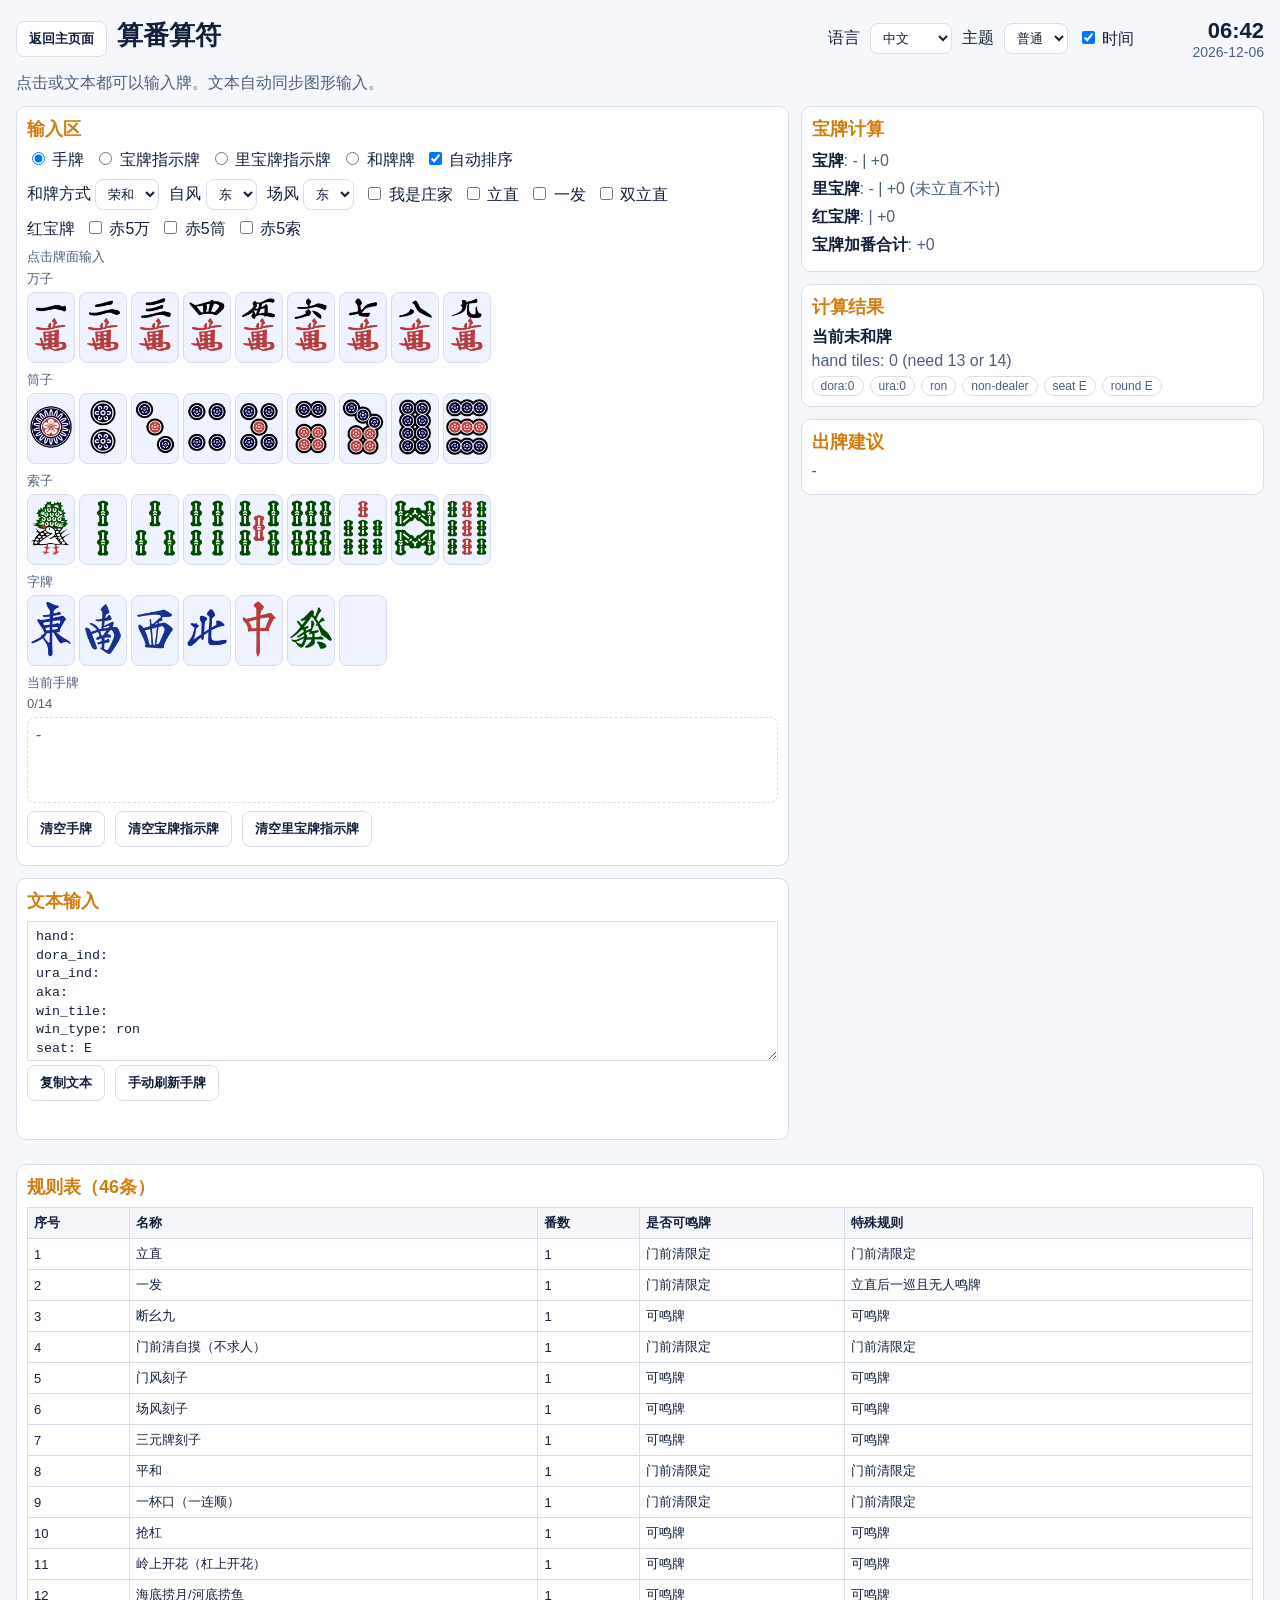
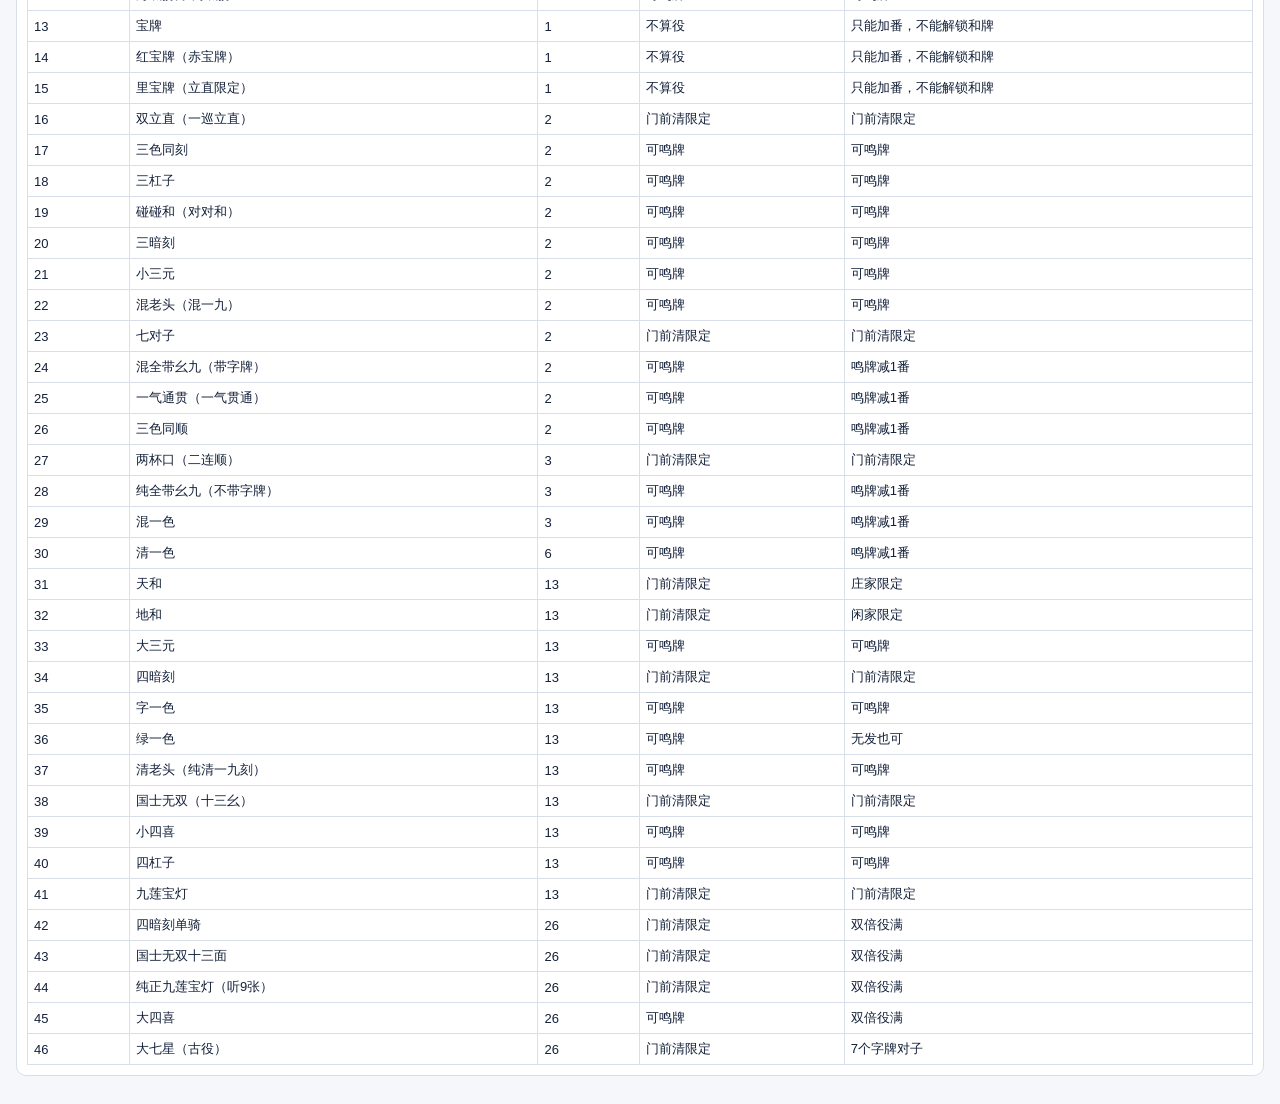
==== calculator.html @ 43ac8cfa "sync: update calculator and scoring logic" ====
﻿<!doctype html>
<html lang="zh-CN">
<head>
  <meta charset="UTF-8" />
  <meta name="viewport" content="width=device-width, initial-scale=1.0" />
  <title>算番算符</title>
  <link rel="stylesheet" href="calculator.css" />
</head>
<body>
  <main class="container">
    <section class="topbar">
      <button id="backBtn" class="ghost">返回主页面</button>
      <h1 id="pageTitle">算番算符</h1>
      <span class="spacer"></span>
      <label for="langSelect" id="langLabel">语言</label>
      <select id="langSelect">
        <option value="zh">中文</option>
        <option value="en">English</option>
        <option value="ja">日本語</option>
      </select>
      <label for="themeSelect" id="themeLabel">主题</label>
      <select id="themeSelect">
        <option value="regular">普通</option>
        <option value="dark">夜间</option>
      </select>
      <label><input id="clockToggle" type="checkbox" checked /> <span id="clockLabel">时间</span></label>
      <div id="clock" class="clock">
        <div id="clockTime" class="time">--:--</div>
        <div id="clockDate" class="date">----</div>
      </div>
    </section>

    <p id="subText" class="sub">点击或文本都可以输入牌。文本自动同步图形输入。</p>

    <section class="main-workspace">
      <div class="left-panel">
        <section class="card">
          <h2 id="inputTitle">输入区</h2>
          <div class="target-row">
            <label><input type="radio" name="target" value="hand" checked /> <span id="targetHand">手牌</span></label>
            <label><input type="radio" name="target" value="dora" /> <span id="targetDora">宝牌指示牌</span></label>
            <label><input type="radio" name="target" value="ura" /> <span id="targetUra">里宝牌指示牌</span></label>
            <label><input type="radio" name="target" value="win" /> <span id="targetWin">和牌牌</span></label>
            <label><input id="autoSort" type="checkbox" checked /> <span id="autoSortLabel">自动排序</span></label>
          </div>

          <div class="option-row">
            <label><span id="winTypeLabel">和牌方式</span>
              <select id="winType">
                <option value="ron">荣和</option>
                <option value="tsumo">自摸</option>
              </select>
            </label>
            <label><span id="seatLabel">自风</span>
              <select id="seatWind">
                <option value="E">东</option>
                <option value="S">南</option>
                <option value="W">西</option>
                <option value="N">北</option>
              </select>
            </label>
            <label><span id="roundLabel">场风</span>
              <select id="roundWind">
                <option value="E">东</option>
                <option value="S">南</option>
                <option value="W">西</option>
                <option value="N">北</option>
              </select>
            </label>
            <label><input id="dealer" type="checkbox" /> <span id="dealerLabel">我是庄家</span></label>
            <label><input id="riichi" type="checkbox" /> <span id="riichiLabel">立直</span></label>
            <label><input id="ippatsu" type="checkbox" /> <span id="ippatsuLabel">一发</span></label>
            <label><input id="doubleRiichi" type="checkbox" /> <span id="doubleRiichiLabel">双立直</span></label>
          </div>

          <div class="option-row">
            <span id="akaLabel">红宝牌</span>
            <label><input id="aka5m" type="checkbox" /> 赤5万</label>
            <label><input id="aka5p" type="checkbox" /> 赤5筒</label>
            <label><input id="aka5s" type="checkbox" /> 赤5索</label>
          </div>

          <div class="tile-group">
            <div class="tile-group-title" id="paletteTitle">点击牌面输入</div>
            <div id="tilePalette"></div>
          </div>

          <div class="tile-group">
            <div class="tile-group-title" id="handTitle">当前手牌</div>
            <div class="hand-meta" id="handMeta">0/14</div>
            <div id="handZone" class="hand-zone"></div>
            <div class="option-row">
              <button id="clearHandBtn" class="ghost">清空手牌</button>
              <button id="clearDoraBtn" class="ghost">清空宝牌指示牌</button>
              <button id="clearUraBtn" class="ghost">清空里宝牌指示牌</button>
            </div>
          </div>
        </section>

        <section class="card text-card">
          <h2 id="textHeader">文本输入</h2>
          <textarea id="textInput" class="textbox"></textarea>
          <div class="option-row">
            <button id="copyTextBtn" class="ghost">复制文本</button>
            <button id="applyTextBtn" class="ghost">应用文本</button>
          </div>
          <div id="textError" class="error"></div>
        </section>
      </div>

      <div class="right-panel">
        <section class="card">
          <h2 id="doraHeader">宝牌计算</h2>
          <div id="doraCalc"></div>
        </section>
        <section class="card">
          <h2 id="resultHeader">计算结果</h2>
          <div id="result"></div>
        </section>
        <section class="card">
          <h2 id="adviceHeader">出牌建议</h2>
          <div id="advice"></div>
        </section>
      </div>
    </section>

    <section class="card" style="margin-top: 12px;">
      <h2 id="rulesTitle">规则表（46条）</h2>
      <div class="table-wrap">
        <table>
          <thead>
            <tr>
              <th>序号</th>
              <th>名称</th>
              <th>番数</th>
              <th>是否可鸣牌</th>
              <th>特殊规则</th>
            </tr>
          </thead>
          <tbody id="rulesBody"></tbody>
        </table>
      </div>
    </section>
  </main>

  <script src="calculator.js"></script>
</body>
</html>
---- calculator.css ----
﻿:root {
  --bg: #f5f7fb;
  --panel: #ffffff;
  --line: #d8deea;
  --text: #132039;
  --sub: #4d5f7b;
  --accent: #d17d12;
  --tile-bg: #eef3ff;
}

body[data-theme="dark"] {
  --bg: #09142e;
  --panel: #14264f;
  --line: #2c4273;
  --text: #e6eefc;
  --sub: #a9bddf;
  --accent: #f2b457;
  --tile-bg: #19366f;
}

* { box-sizing: border-box; }

body {
  margin: 0;
  font-family: "Noto Sans SC", "Microsoft YaHei", sans-serif;
  color: var(--text);
  background: radial-gradient(1100px 420px at 10% -10%, #fff 0%, var(--bg) 75%);
}

body[data-theme="dark"] {
  background: radial-gradient(1200px 500px at 10% -10%, #1d3566 0%, var(--bg) 75%);
}

.container {
  max-width: 1280px;
  margin: 0 auto;
  padding: 16px;
}

.topbar {
  display: flex;
  flex-wrap: wrap;
  gap: 10px;
  align-items: center;
  margin-bottom: 12px;
}

.topbar .spacer { flex: 1 1 auto; }

h1 {
  margin: 2px 0 8px;
  font-size: 26px;
}

.sub {
  margin: 0 0 12px;
  color: var(--sub);
}

button,
select {
  border-radius: 8px;
}

button {
  border: 1px solid #c68a2e;
  background: linear-gradient(180deg, #ffd58d, #f2bc64);
  color: #3c2500;
  padding: 8px 12px;
  font-weight: 700;
  cursor: pointer;
}

button.ghost {
  border: 1px solid var(--line);
  color: var(--text);
  background: var(--panel);
}

select,
input,
textarea {
  border: 1px solid var(--line);
  background: var(--panel);
  color: var(--text);
  padding: 6px 8px;
}

.card {
  background: var(--panel);
  border: 1px solid var(--line);
  border-radius: 10px;
  padding: 10px;
  margin-bottom: 12px;
}

.main-workspace {
  display: grid;
  grid-template-columns: minmax(0, 1.5fr) minmax(320px, 0.9fr);
  gap: 12px;
  align-items: start;
}

.left-panel,
.right-panel {
  min-width: 0;
}

.right-panel {
  display: grid;
  grid-template-columns: 1fr;
  gap: 12px;
}

.right-panel .card {
  margin-bottom: 0;
}

.card h2 {
  margin: 0 0 8px;
  font-size: 18px;
  color: var(--accent);
}

.target-row,
.option-row {
  display: flex;
  flex-wrap: wrap;
  gap: 10px;
  align-items: center;
  margin-bottom: 8px;
}

.tile-group {
  margin-bottom: 8px;
}

.tile-group-title {
  color: var(--sub);
  font-size: 13px;
  margin-bottom: 4px;
}

.tile-wrap {
  display: flex;
  flex-wrap: wrap;
  gap: 4px;
}

.tile-btn {
  border: 1px solid var(--line);
  background: var(--tile-bg);
  border-radius: 8px;
  padding: 2px;
  cursor: pointer;
}

.mj-tile {
  display: inline-flex;
  width: clamp(28px, 4vw, 42px);
  height: clamp(42px, 6vw, 62px);
}

.mj-tile.small {
  width: clamp(22px, 3vw, 30px);
  height: clamp(33px, 4.5vw, 45px);
}

.mj-tile.tiny {
  width: 20px;
  height: 30px;
}

.mj-tile img {
  width: 100%;
  height: 100%;
  object-fit: contain;
}

.hand-zone {
  min-height: 86px;
  border: 1px dashed var(--line);
  border-radius: 8px;
  padding: 8px;
  margin-bottom: 8px;
}

.hand-meta {
  color: var(--sub);
  font-size: 13px;
  margin-bottom: 6px;
}

.textbox {
  width: 100%;
  min-height: 140px;
  resize: vertical;
  font-family: "Consolas", "SFMono-Regular", monospace;
  line-height: 1.4;
}

.error {
  color: #b42318;
  min-height: 20px;
  font-size: 13px;
}

.result-line {
  margin: 4px 0;
  color: var(--sub);
}

.result-title {
  color: var(--text);
  font-weight: 700;
}

.dora-line {
  margin: 4px 0;
  color: var(--sub);
  line-height: 1.5;
}

.dora-line b {
  color: var(--text);
}

.tags {
  display: flex;
  flex-wrap: wrap;
  gap: 6px;
  margin-top: 6px;
}

.tag {
  border: 1px solid var(--line);
  border-radius: 999px;
  padding: 2px 8px;
  font-size: 12px;
  color: var(--sub);
}

.table-wrap {
  overflow: auto;
}

table {
  width: 100%;
  border-collapse: collapse;
  font-size: 13px;
}

th,
td {
  border: 1px solid var(--line);
  padding: 6px;
  text-align: left;
  white-space: nowrap;
}

th {
  background: rgba(210, 218, 235, 0.25);
}

.clock {
  text-align: right;
  min-width: 120px;
}

.clock .time {
  font-size: 22px;
  font-weight: 700;
}

.clock .date {
  font-size: 14px;
  color: var(--sub);
}

@media (max-width: 980px) {
  .main-workspace {
    grid-template-columns: 1fr;
  }
}
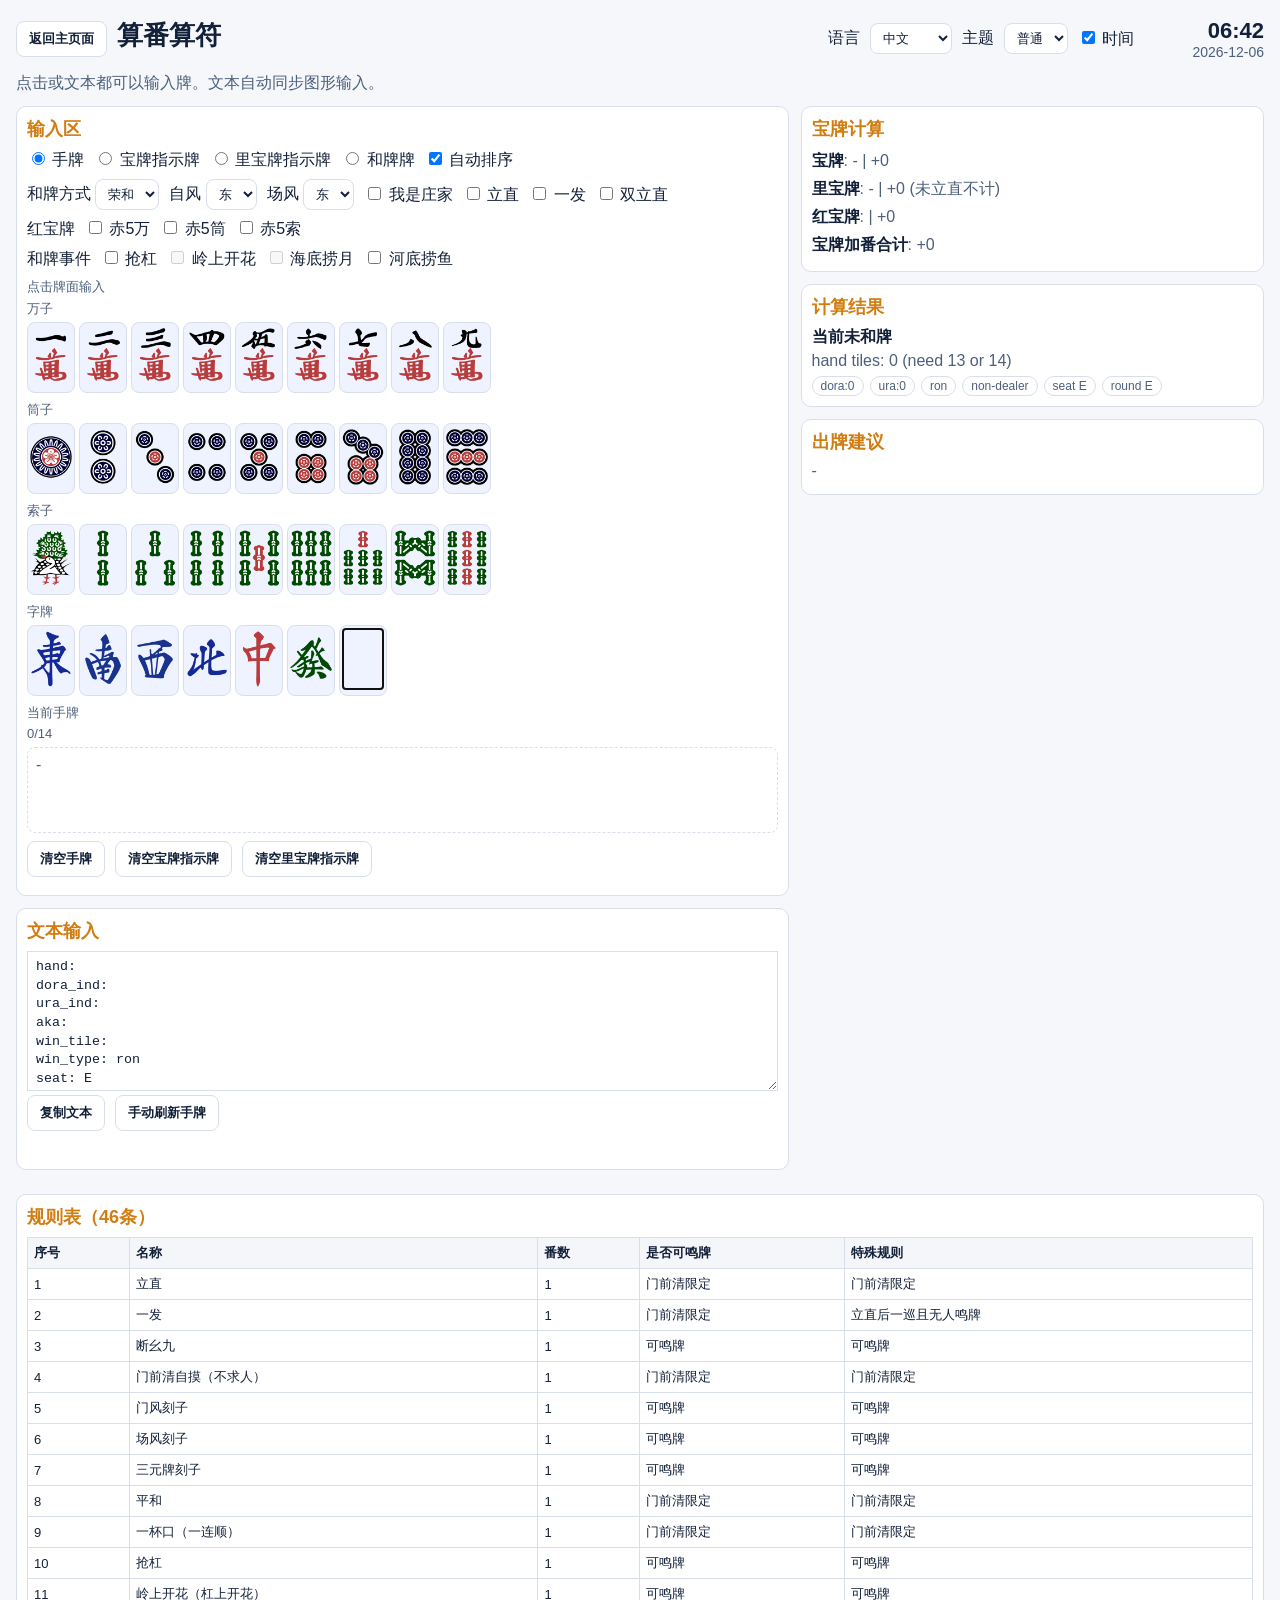
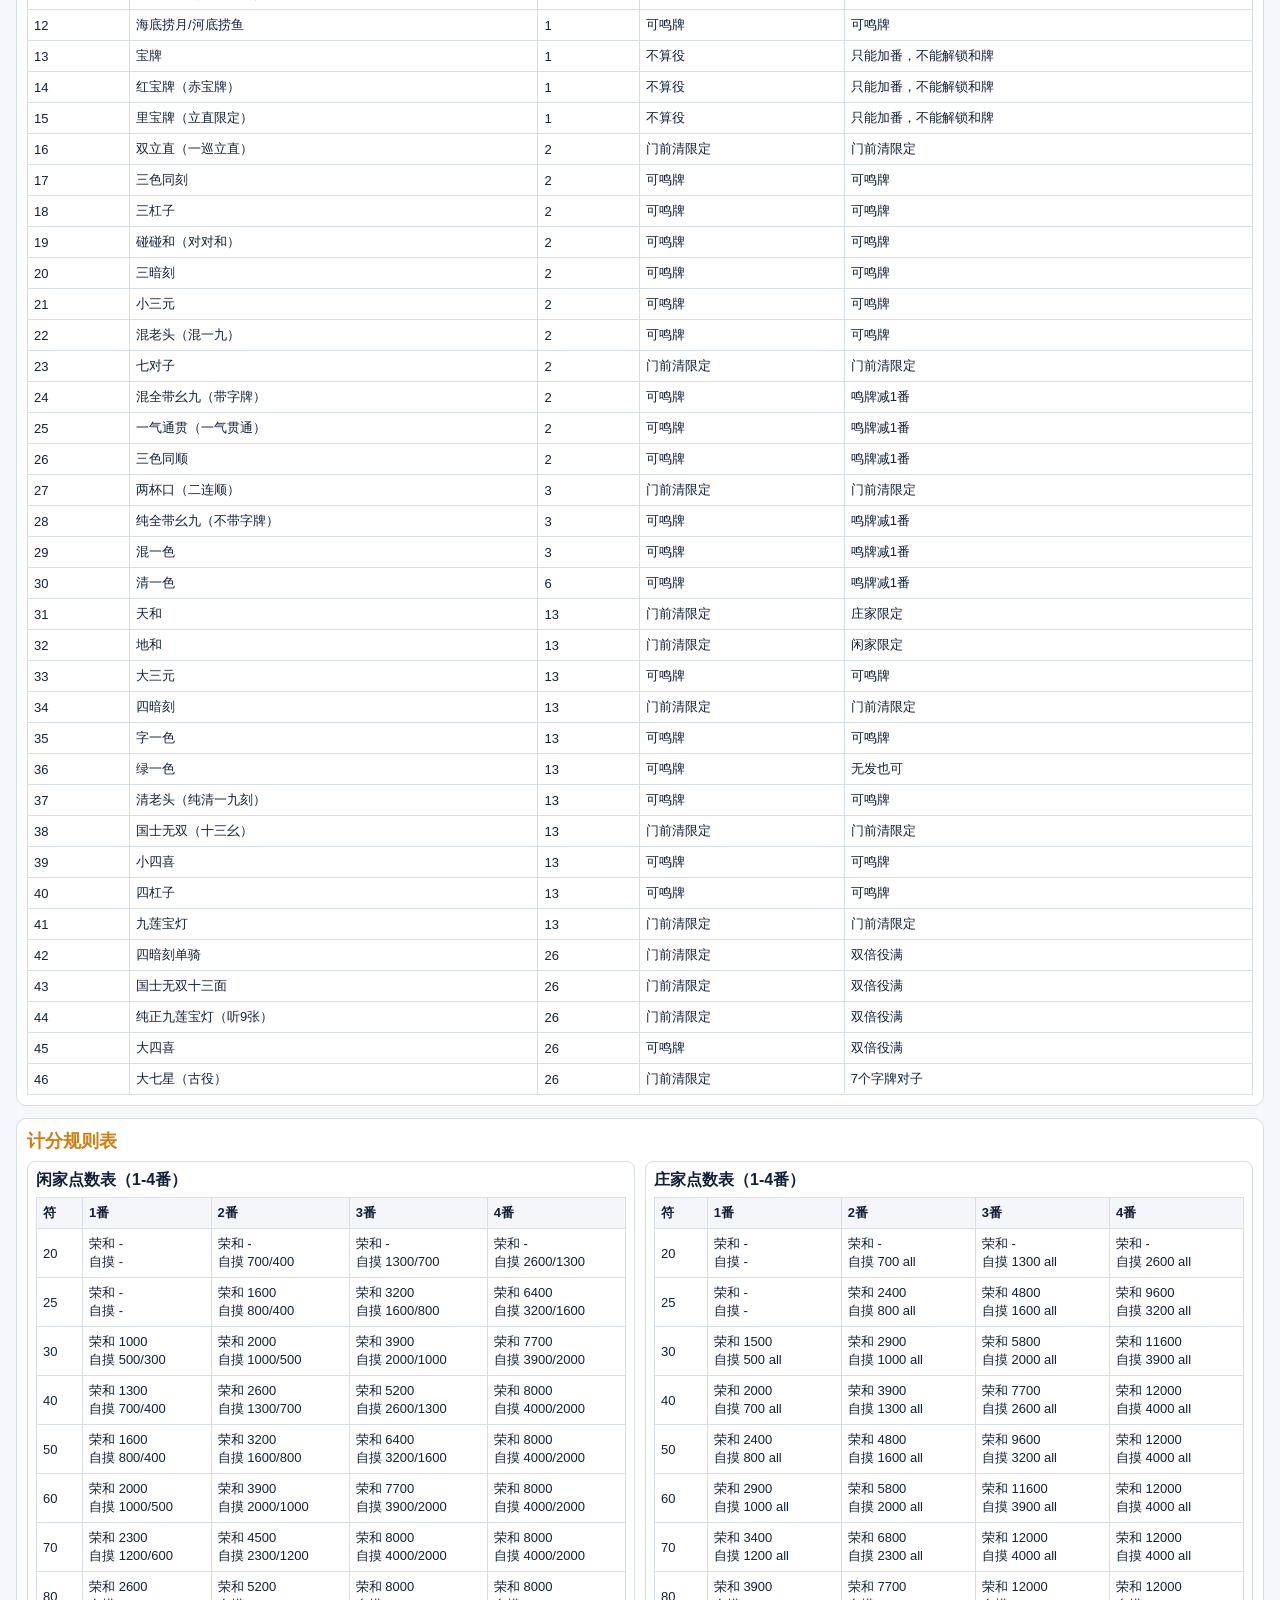
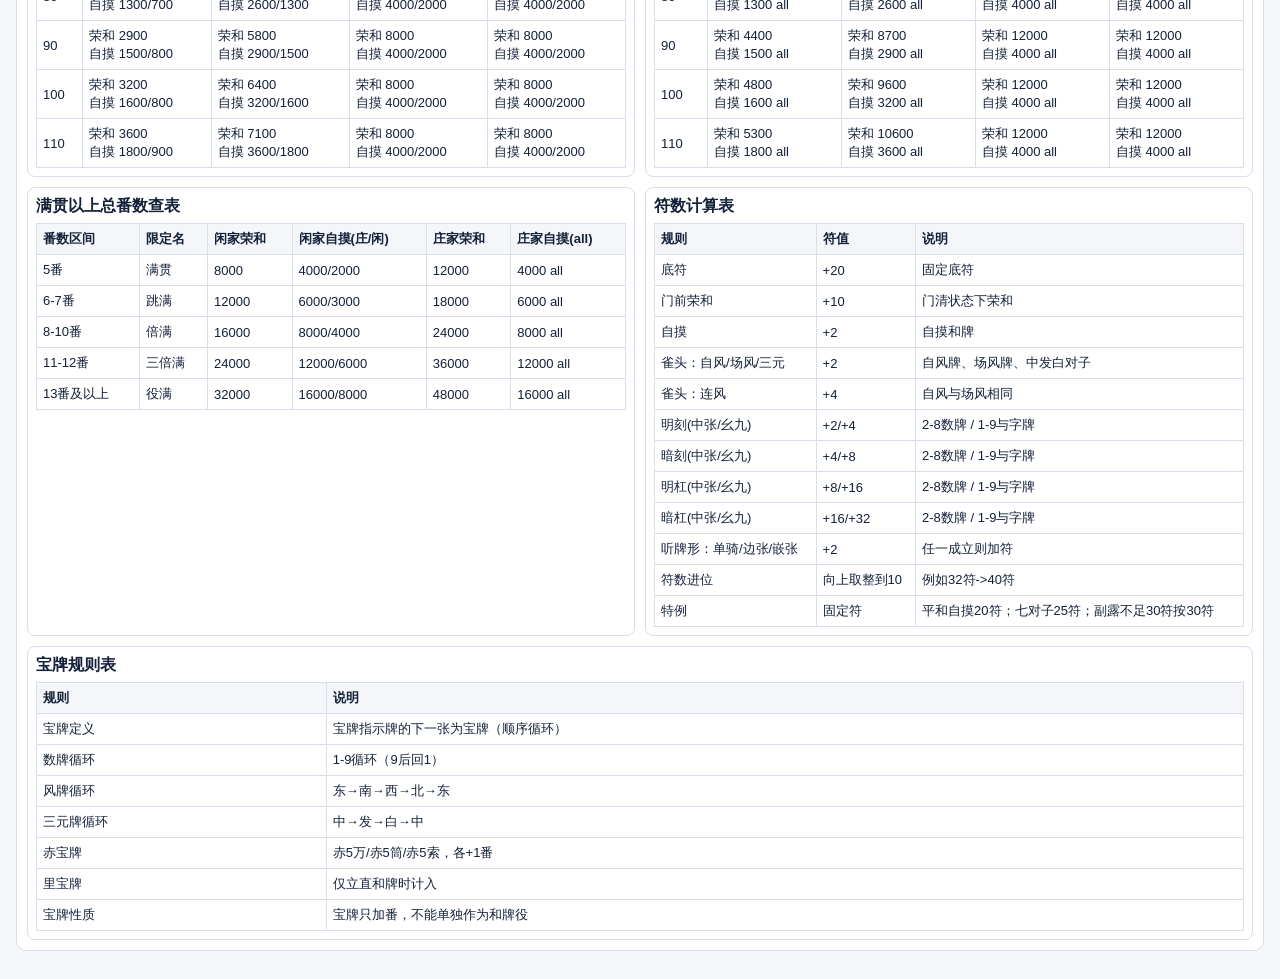
==== commit 107654fe: "update: sync local changes" ====
--- a/calculator.html
+++ b/calculator.html
@@ -80,6 +80,14 @@
             <label><input id="aka5s" type="checkbox" /> 赤5索</label>
           </div>
 
+          <div class="option-row">
+            <span id="specialWinLabel">和牌事件</span>
+            <label><input id="chankan" type="checkbox" /> <span id="chankanLabel">抢杠</span></label>
+            <label><input id="rinshan" type="checkbox" /> <span id="rinshanLabel">岭上开花</span></label>
+            <label><input id="haitei" type="checkbox" /> <span id="haiteiLabel">海底捞月</span></label>
+            <label><input id="houtei" type="checkbox" /> <span id="houteiLabel">河底捞鱼</span></label>
+          </div>
+
           <div class="tile-group">
             <div class="tile-group-title" id="paletteTitle">点击牌面输入</div>
             <div id="tilePalette"></div>
@@ -141,8 +149,36 @@
         </table>
       </div>
     </section>
+
+    <section class="card" style="margin-top: 12px;">
+      <h2 id="referenceTableTitle">计分规则表</h2>
+      <div class="reference-table-grid">
+        <section class="reference-table-card">
+          <h3 id="refNonDealerTitle">闲家点数表（1-4番）</h3>
+          <div class="table-wrap"><table id="refNonDealerTable"></table></div>
+        </section>
+        <section class="reference-table-card">
+          <h3 id="refDealerTitle">庄家点数表（1-4番）</h3>
+          <div class="table-wrap"><table id="refDealerTable"></table></div>
+        </section>
+        <section class="reference-table-card">
+          <h3 id="refLimitTitle">满贯以上总番数查表</h3>
+          <div class="table-wrap"><table id="refLimitTable"></table></div>
+        </section>
+        <section class="reference-table-card">
+          <h3 id="refFuTitle">符数计算表</h3>
+          <div class="table-wrap"><table id="refFuTable"></table></div>
+        </section>
+        <section class="reference-table-card">
+          <h3 id="refDoraTitle">宝牌规则表</h3>
+          <div class="table-wrap"><table id="refDoraTable"></table></div>
+        </section>
+      </div>
+    </section>
   </main>
 
-  <script src="calculator.js"></script>
+  <script src="engine/riichi-engine.js?v=20260305b"></script>
+  <script src="engine/advice-engine.js?v=20260305b"></script>
+  <script src="calculator.js?v=20260305b"></script>
 </body>
 </html>
--- a/calculator.css
+++ b/calculator.css
@@ -177,6 +177,11 @@
   object-fit: contain;
 }
 
+.tile-haku img {
+  box-shadow: inset 0 0 0 2px #111111;
+  border-radius: 4px;
+}
+
 .hand-zone {
   min-height: 86px;
   border: 1px dashed var(--line);
@@ -215,6 +220,90 @@
   font-weight: 700;
 }
 
+.claim-advice-row {
+  border: 1px solid var(--line);
+  border-radius: 8px;
+  padding: 6px 8px;
+  margin: 6px 0;
+}
+
+.claim-advice-main {
+  display: flex;
+  align-items: center;
+  gap: 6px;
+  color: var(--text);
+  font-size: 14px;
+  flex-wrap: wrap;
+}
+
+.claim-advice-sub {
+  color: var(--sub);
+  font-size: 13px;
+  margin-top: 3px;
+}
+
+.claim-name {
+  color: var(--text);
+}
+
+.claim-level {
+  font-weight: 700;
+}
+
+.tenpai-row {
+  border: 1px solid var(--line);
+  border-radius: 8px;
+  padding: 8px;
+  margin: 8px 0;
+}
+
+.tenpai-head {
+  display: flex;
+  align-items: center;
+  gap: 6px;
+  font-weight: 700;
+  color: var(--text);
+}
+
+.tenpai-line {
+  margin: 4px 0;
+  color: var(--sub);
+  line-height: 1.45;
+}
+
+.reference-table-grid {
+  display: grid;
+  grid-template-columns: repeat(2, minmax(0, 1fr));
+  gap: 10px;
+}
+
+.reference-table-card {
+  border: 1px solid var(--line);
+  border-radius: 8px;
+  padding: 8px;
+  background: var(--panel);
+}
+
+.reference-table-card h3 {
+  margin: 0 0 6px;
+  color: var(--text);
+  font-weight: 700;
+  font-size: 16px;
+}
+
+.reference-table-card:nth-child(5) {
+  grid-column: 1 / -1;
+}
+
+@media (max-width: 980px) {
+  .reference-table-grid {
+    grid-template-columns: 1fr;
+  }
+  .reference-table-card:nth-child(5) {
+    grid-column: auto;
+  }
+}
+
 .dora-line {
   margin: 4px 0;
   color: var(--sub);
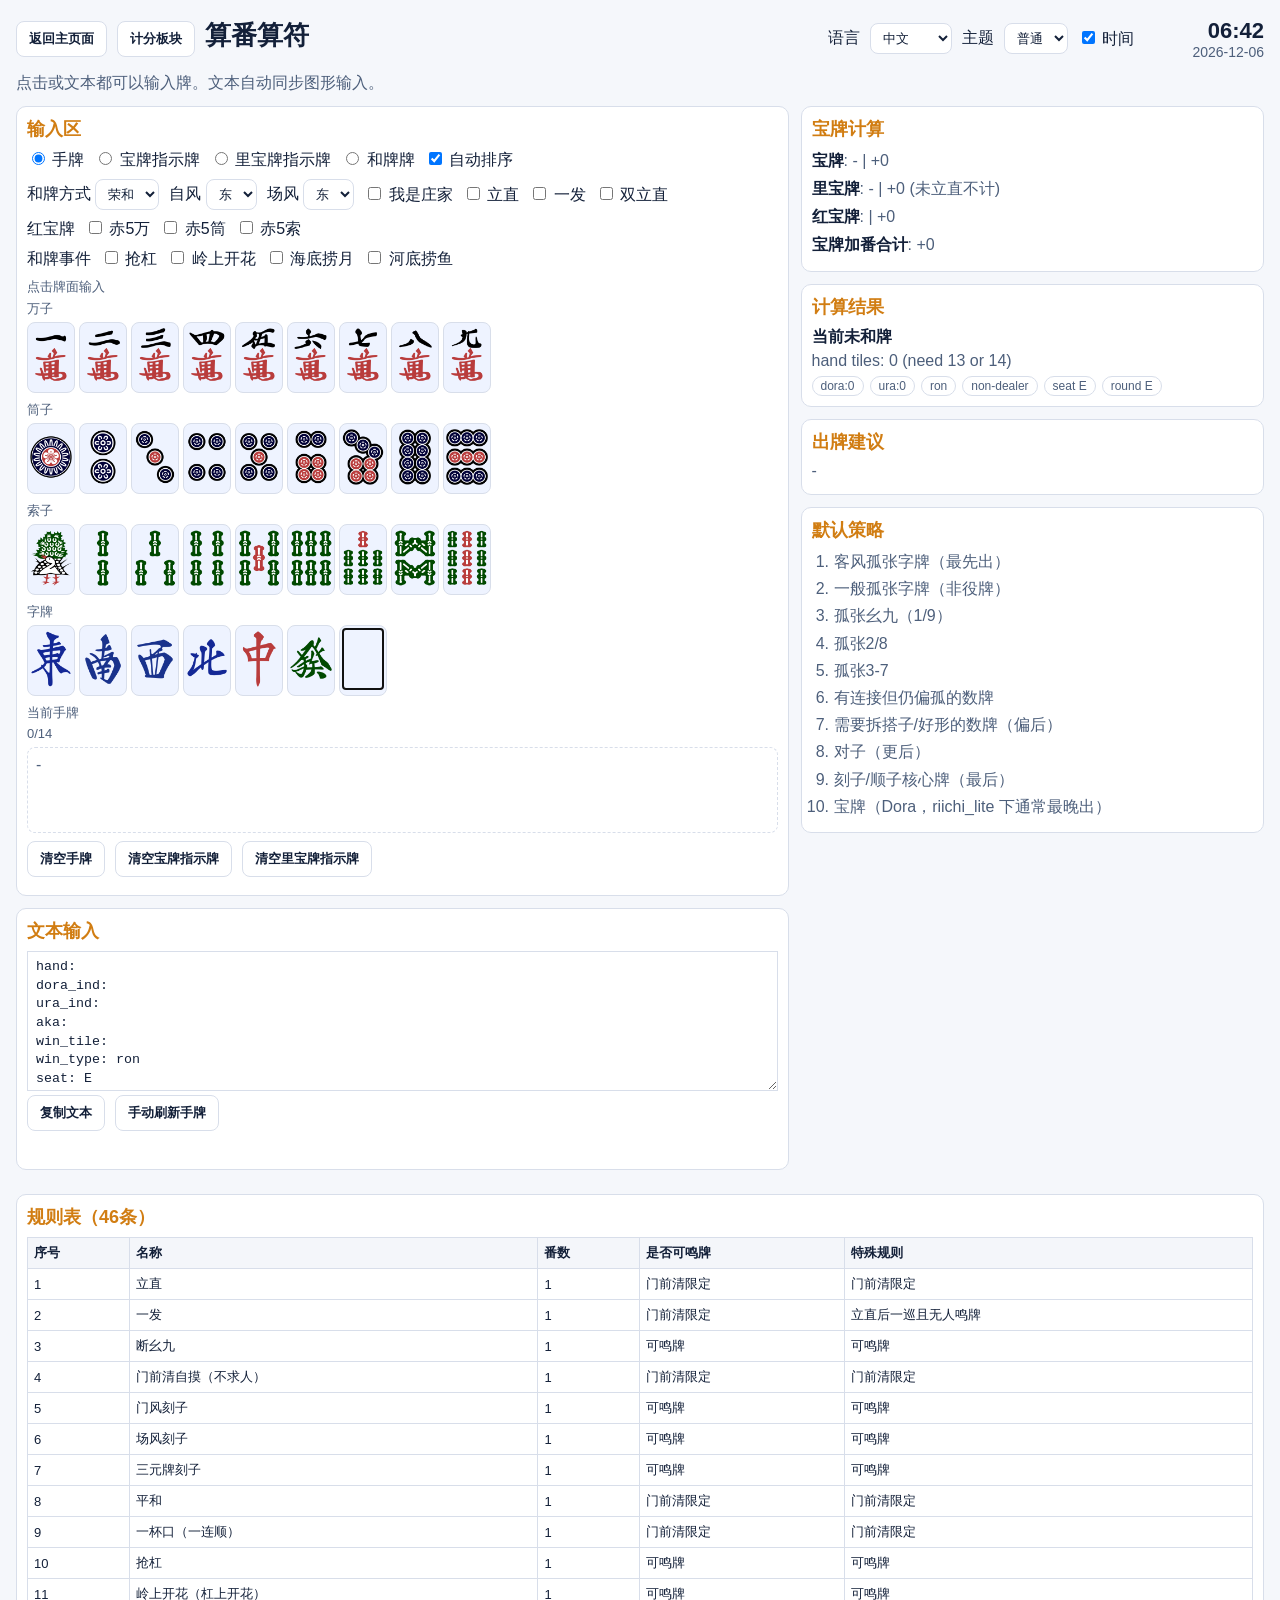
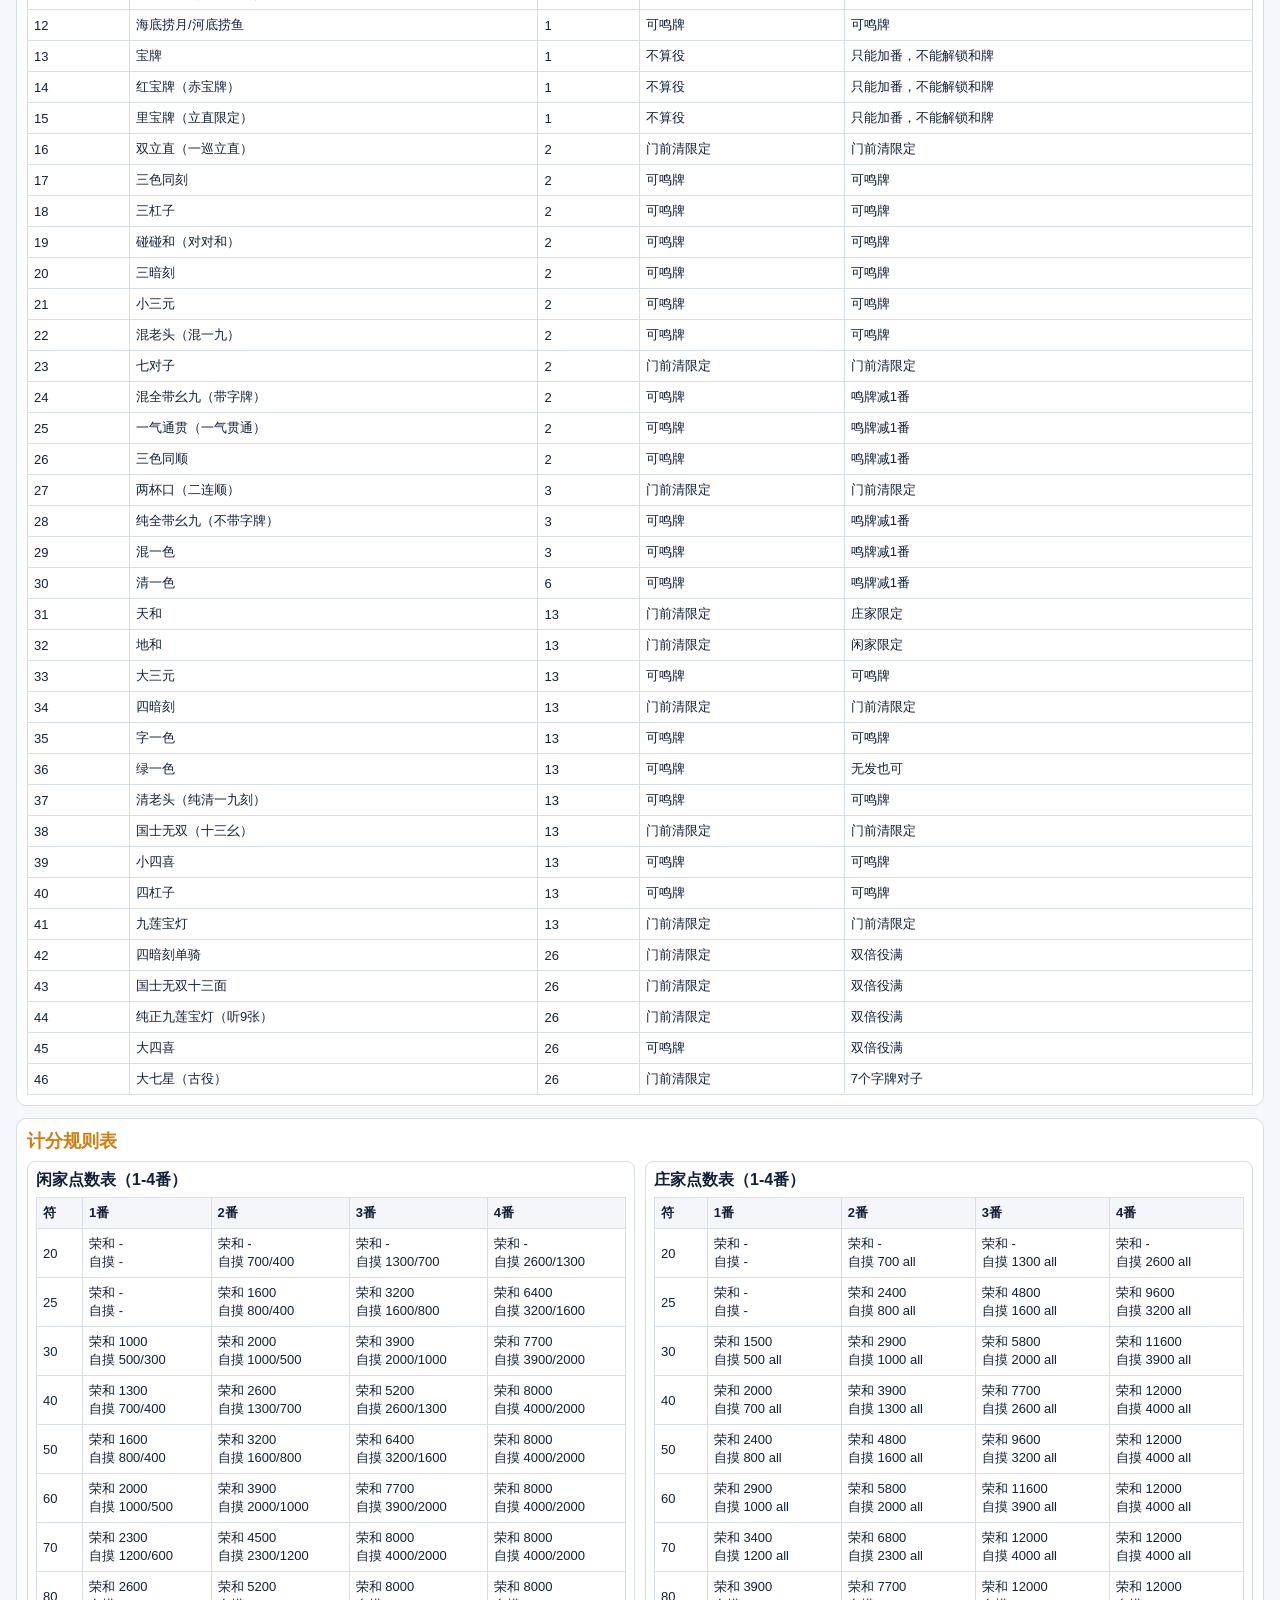
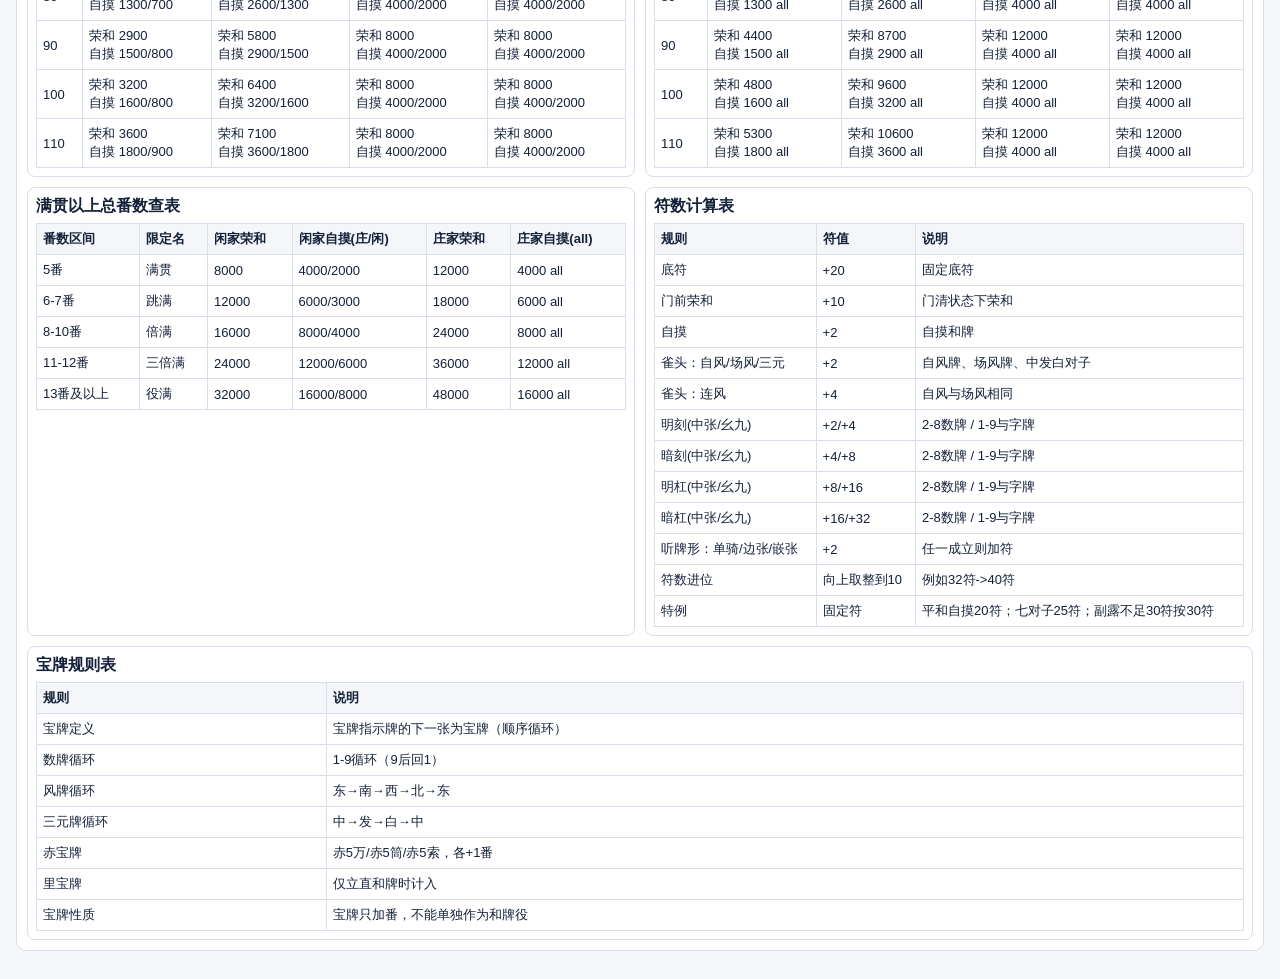
==== commit dd136ed6: "sync local updates" ====
--- a/calculator.html
+++ b/calculator.html
@@ -4,12 +4,13 @@
   <meta charset="UTF-8" />
   <meta name="viewport" content="width=device-width, initial-scale=1.0" />
   <title>算番算符</title>
-  <link rel="stylesheet" href="calculator.css" />
+  <link rel="stylesheet" href="calculator.css?v=20260307c" />
 </head>
 <body>
   <main class="container">
     <section class="topbar">
       <button id="backBtn" class="ghost">返回主页面</button>
+      <button id="scoreboardBtn" class="ghost" onclick="window.open('scoreboard.html','_blank','noopener,noreferrer')">计分板块</button>
       <h1 id="pageTitle">算番算符</h1>
       <span class="spacer"></span>
       <label for="langSelect" id="langLabel">语言</label>
@@ -75,9 +76,9 @@
 
           <div class="option-row">
             <span id="akaLabel">红宝牌</span>
-            <label><input id="aka5m" type="checkbox" /> 赤5万</label>
-            <label><input id="aka5p" type="checkbox" /> 赤5筒</label>
-            <label><input id="aka5s" type="checkbox" /> 赤5索</label>
+            <label><input id="aka5m" type="checkbox" /> <span id="aka5mLabel">赤5万</span></label>
+            <label><input id="aka5p" type="checkbox" /> <span id="aka5pLabel">赤5筒</span></label>
+            <label><input id="aka5s" type="checkbox" /> <span id="aka5sLabel">赤5索</span></label>
           </div>
 
           <div class="option-row">
@@ -129,6 +130,10 @@
           <h2 id="adviceHeader">出牌建议</h2>
           <div id="advice"></div>
         </section>
+        <section class="card">
+          <h2 id="defaultStrategyHeader">默认策略</h2>
+          <div id="defaultStrategy"></div>
+        </section>
       </div>
     </section>
 
@@ -177,8 +182,8 @@
     </section>
   </main>
 
-  <script src="engine/riichi-engine.js?v=20260305b"></script>
-  <script src="engine/advice-engine.js?v=20260305b"></script>
-  <script src="calculator.js?v=20260305b"></script>
+  <script src="engine/riichi-engine.js?v=20260307c"></script>
+  <script src="engine/advice-engine.js?v=20260307c"></script>
+  <script src="calculator.js?v=20260307c"></script>
 </body>
 </html>
--- a/calculator.css
+++ b/calculator.css
@@ -215,9 +215,31 @@
   color: var(--sub);
 }
 
+.default-strategy-list {
+  margin: 4px 0 0;
+  padding-left: 22px;
+  color: var(--sub);
+}
+
+.default-strategy-list li {
+  margin: 4px 0;
+  line-height: 1.45;
+}
+
 .result-title {
   color: var(--text);
   font-weight: 700;
+}
+
+.result-hand-title {
+  margin-top: 8px;
+}
+
+.result-hand-tiles {
+  display: flex;
+  flex-wrap: wrap;
+  gap: 2px;
+  margin-top: 2px;
 }
 
 .claim-advice-row {
@@ -347,6 +369,13 @@
   white-space: nowrap;
 }
 
+body[data-lang="en"] th,
+body[data-lang="en"] td {
+  white-space: normal;
+  word-break: break-word;
+  overflow-wrap: anywhere;
+}
+
 th {
   background: rgba(210, 218, 235, 0.25);
 }
